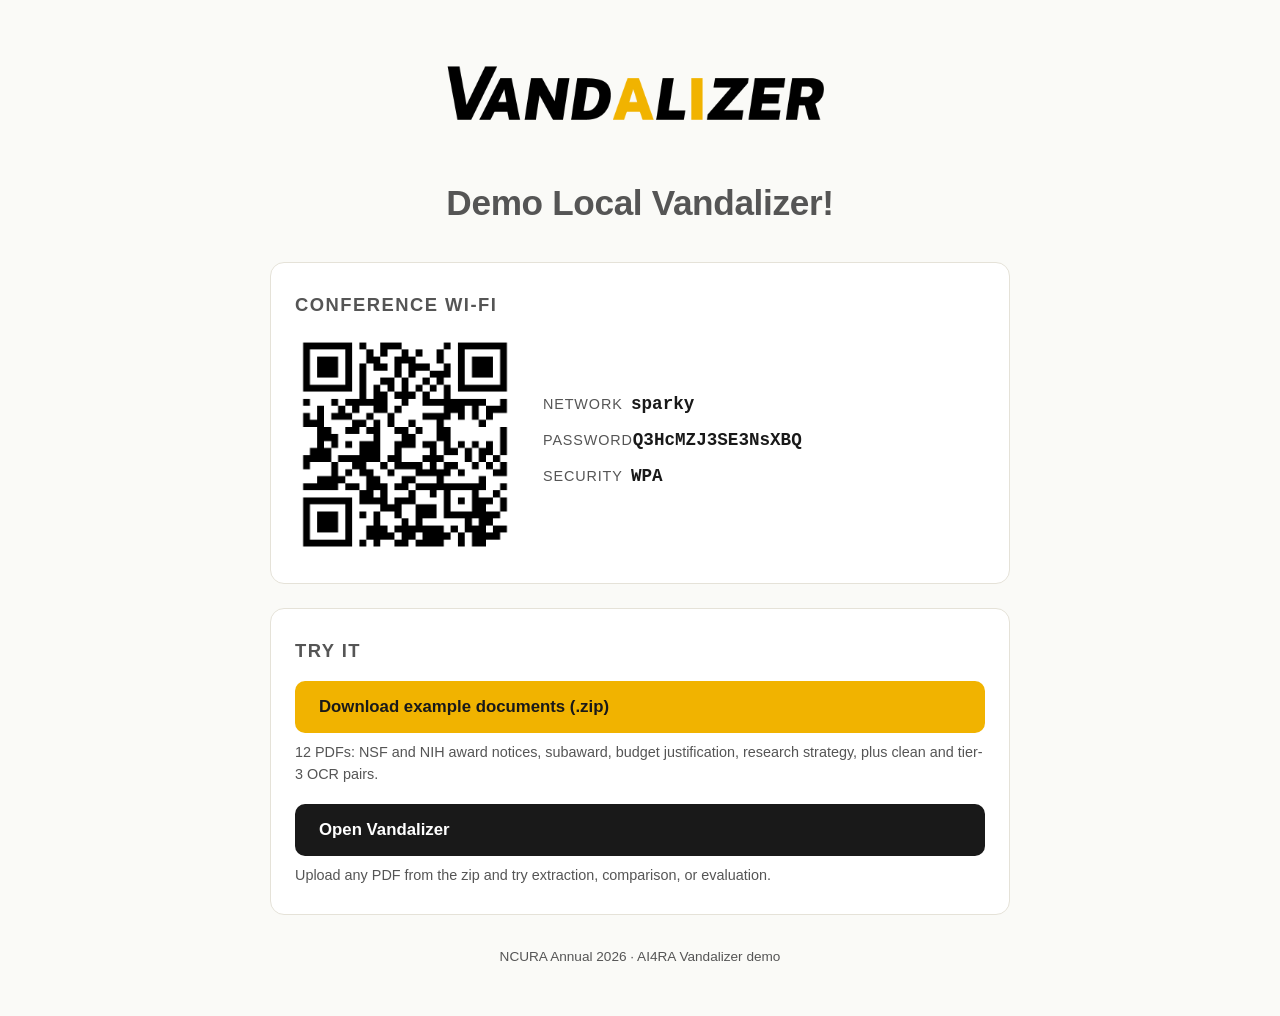
==== docs/index.html @ 7f7a02dd "Initial commit: NCURA Annual 2026 demo materials Adds SPEC.md, demo docs site, and workshop document" ====
<!DOCTYPE html>
<html lang="en">
  <head>
    <meta charset="UTF-8" />
    <meta name="viewport" content="width=device-width, initial-scale=1.0" />
    <meta name="theme-color" content="#f1b300" />
    <title>Demo Local Vandalizer! | NCURA Annual 2026</title>
    <meta name="description" content="Wi-Fi credentials and example documents for the Vandalizer demo at NCURA Annual 2026." />
    <style>
      :root {
        --ink: #191919;
        --muted: #555;
        --bg: #fafaf7;
        --panel: #ffffff;
        --accent: #f1b300;
        --border: #e5e2d8;
      }
      * { box-sizing: border-box; }
      html, body { margin: 0; padding: 0; }
      body {
        font-family: -apple-system, BlinkMacSystemFont, "Segoe UI", Roboto, "Helvetica Neue", Arial, sans-serif;
        background: var(--bg);
        color: var(--ink);
        line-height: 1.5;
        min-height: 100vh;
      }
      main {
        max-width: 780px;
        margin: 0 auto;
        padding: 2.5rem 1.25rem 3rem;
      }
      .brand {
        text-align: center;
        margin: 0 0 1.25rem;
      }
      .brand img {
        width: min(440px, 80%);
        height: auto;
        display: inline-block;
      }
      h1 {
        font-size: clamp(1.5rem, 4vw, 2.2rem);
        margin: 0 0 2rem;
        text-align: center;
        letter-spacing: -0.01em;
        color: var(--muted);
        font-weight: 600;
      }
      section {
        background: var(--panel);
        border: 1px solid var(--border);
        border-radius: 14px;
        padding: 1.75rem 1.5rem;
        margin-bottom: 1.5rem;
      }
      h2 {
        margin: 0 0 1rem;
        font-size: 1.15rem;
        text-transform: uppercase;
        letter-spacing: 0.08em;
        color: var(--muted);
      }
      .wifi-row {
        display: flex;
        gap: 1.75rem;
        align-items: center;
        flex-wrap: wrap;
      }
      .wifi-qr {
        flex: 0 0 220px;
      }
      .wifi-qr img {
        width: 220px;
        max-width: 100%;
        border-radius: 10px;
        display: block;
      }
      .wifi-creds {
        flex: 1 1 240px;
      }
      .cred-line {
        margin: 0 0 0.6rem;
        font-size: 1.05rem;
      }
      .cred-label {
        display: inline-block;
        min-width: 5.5rem;
        color: var(--muted);
        font-size: 0.9rem;
        text-transform: uppercase;
        letter-spacing: 0.06em;
      }
      .cred-value {
        font-family: "SF Mono", ui-monospace, Menlo, Consolas, monospace;
        font-size: 1.1rem;
        font-weight: 600;
        word-break: break-all;
      }
      .cta {
        display: inline-block;
        background: var(--accent);
        color: var(--ink);
        text-decoration: none;
        font-weight: 700;
        padding: 0.85rem 1.5rem;
        border-radius: 10px;
        font-size: 1.05rem;
        transition: transform 0.1s ease, box-shadow 0.1s ease;
      }
      .cta:hover, .cta:focus-visible {
        transform: translateY(-1px);
        box-shadow: 0 6px 18px rgba(241, 179, 0, 0.35);
      }
      .cta.secondary {
        background: var(--ink);
        color: #fff;
      }
      .cta.secondary:hover, .cta.secondary:focus-visible {
        box-shadow: 0 6px 18px rgba(25, 25, 25, 0.25);
      }
      .cta-block {
        display: flex;
        flex-direction: column;
        gap: 0.55rem;
      }
      .cta-note {
        color: var(--muted);
        font-size: 0.9rem;
        margin: 0;
      }
      footer {
        text-align: center;
        color: var(--muted);
        font-size: 0.85rem;
        margin-top: 2rem;
      }
    </style>
  </head>
  <body>
    <main>
      <div class="brand">
        <img src="img/vandalizer.png" alt="Vandalizer" />
      </div>
      <h1>Demo Local Vandalizer!</h1>

      <section aria-labelledby="wifi-heading">
        <h2 id="wifi-heading">Conference Wi-Fi</h2>
        <div class="wifi-row">
          <div class="wifi-qr">
            <img src="sparky_wifi.png" alt="Scan to join the sparky Wi-Fi network" />
          </div>
          <div class="wifi-creds">
            <p class="cred-line"><span class="cred-label">Network</span><span class="cred-value">sparky</span></p>
            <p class="cred-line"><span class="cred-label">Password</span><span class="cred-value">Q3HcMZJ3SE3NsXBQ</span></p>
            <p class="cred-line"><span class="cred-label">Security</span><span class="cred-value">WPA</span></p>
          </div>
        </div>
      </section>

      <section aria-labelledby="try-heading">
        <h2 id="try-heading">Try it</h2>
        <div class="cta-block">
          <a class="cta" href="vandalizer-demo-docs.zip" download>Download example documents (.zip)</a>
          <p class="cta-note">12 PDFs: NSF and NIH award notices, subaward, budget justification, research strategy, plus clean and tier-3 OCR pairs.</p>
          <a class="cta secondary" href="https://vandalizer.uidaho.edu" target="_blank" rel="noopener" style="margin-top:0.6rem;">Open Vandalizer</a>
          <p class="cta-note">Upload any PDF from the zip and try extraction, comparison, or evaluation.</p>
        </div>
      </section>

      <footer>NCURA Annual 2026 &middot; AI4RA Vandalizer demo</footer>
    </main>
  </body>
</html>
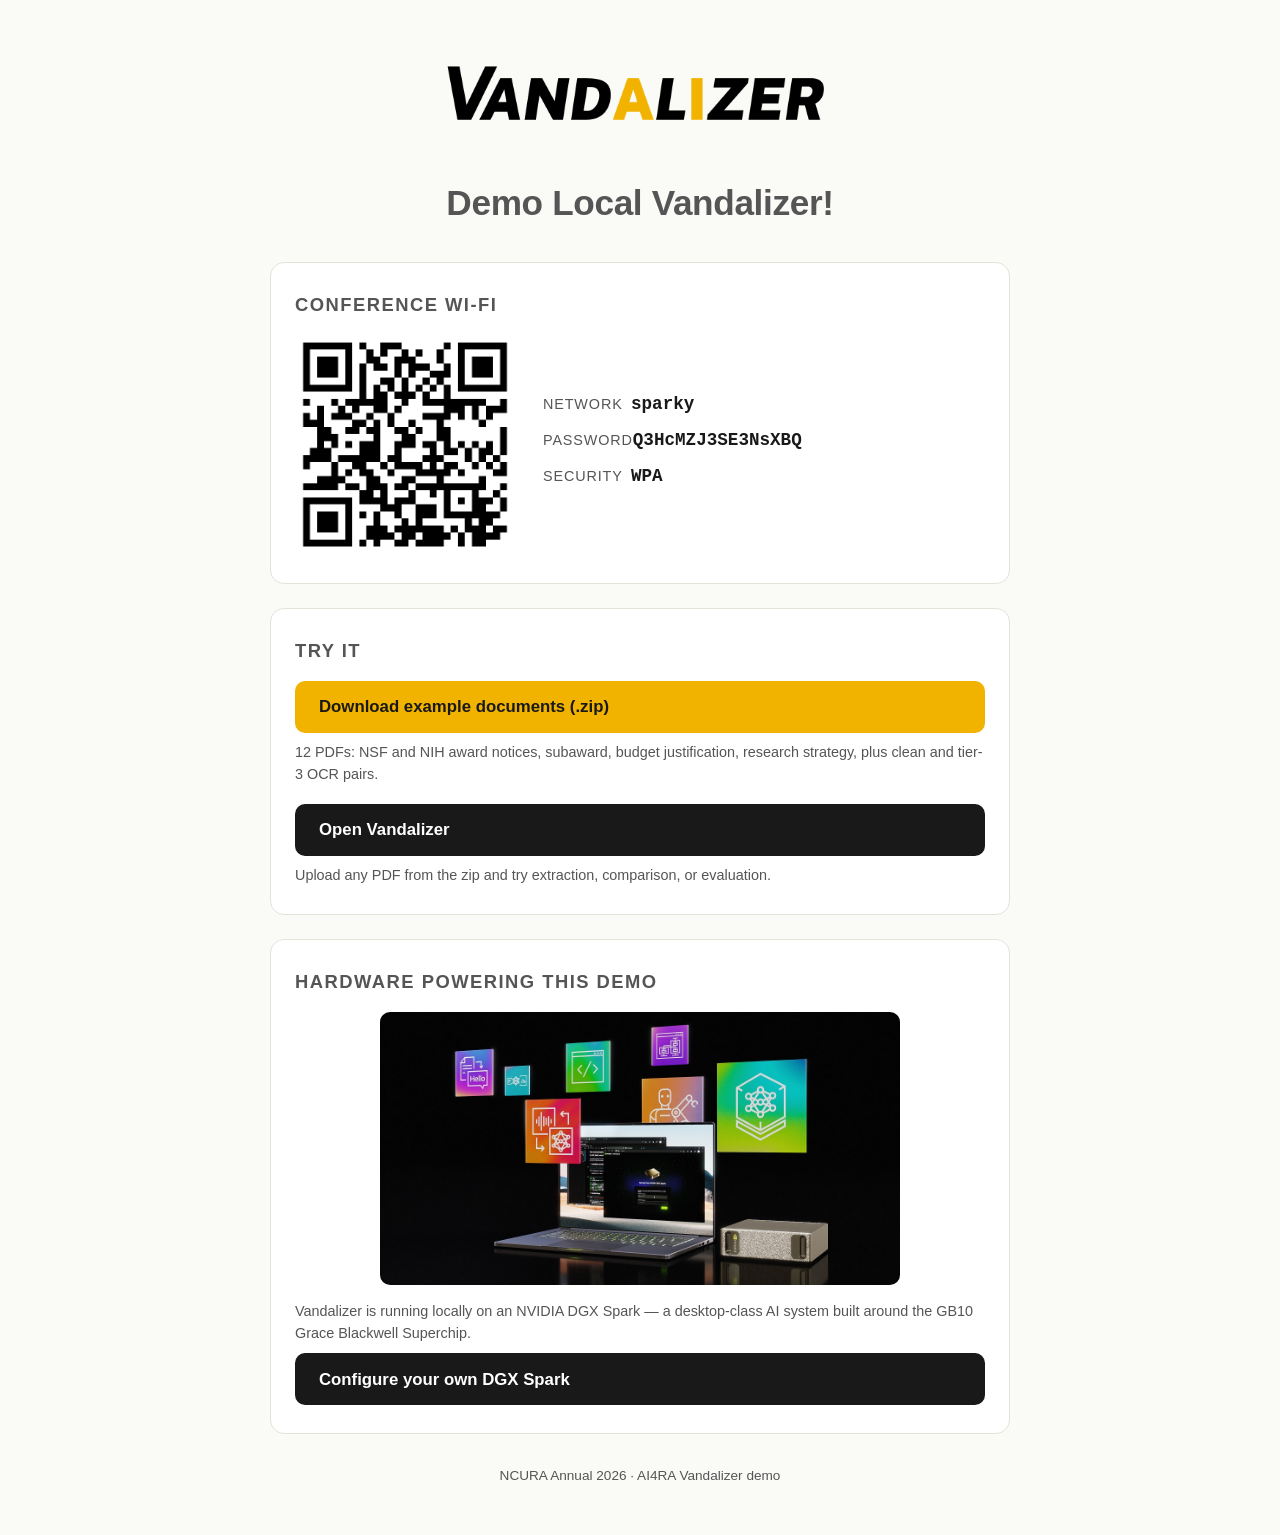
==== commit ec1fccaf: "Add DGX Spark hardware section with mindrouter.ai link Adds a "Hardware powering this demo" section " ====
--- a/docs/index.html
+++ b/docs/index.html
@@ -128,6 +128,15 @@
         font-size: 0.9rem;
         margin: 0;
       }
+      .hw-image {
+        display: block;
+        width: 100%;
+        max-width: 520px;
+        height: auto;
+        margin: 0 auto 1rem;
+        border-radius: 10px;
+        background: #000;
+      }
       footer {
         text-align: center;
         color: var(--muted);
@@ -167,6 +176,15 @@
         </div>
       </section>
 
+      <section aria-labelledby="hw-heading">
+        <h2 id="hw-heading">Hardware powering this demo</h2>
+        <img class="hw-image" src="img/dgx-spark.jpg" alt="NVIDIA DGX Spark desktop AI system" />
+        <div class="cta-block">
+          <p class="cta-note">Vandalizer is running locally on an NVIDIA DGX Spark &mdash; a desktop-class AI system built around the GB10 Grace Blackwell Superchip.</p>
+          <a class="cta secondary" href="https://mindrouter.ai/configurator.html" target="_blank" rel="noopener">Configure your own DGX Spark</a>
+        </div>
+      </section>
+
       <footer>NCURA Annual 2026 &middot; AI4RA Vandalizer demo</footer>
     </main>
   </body>
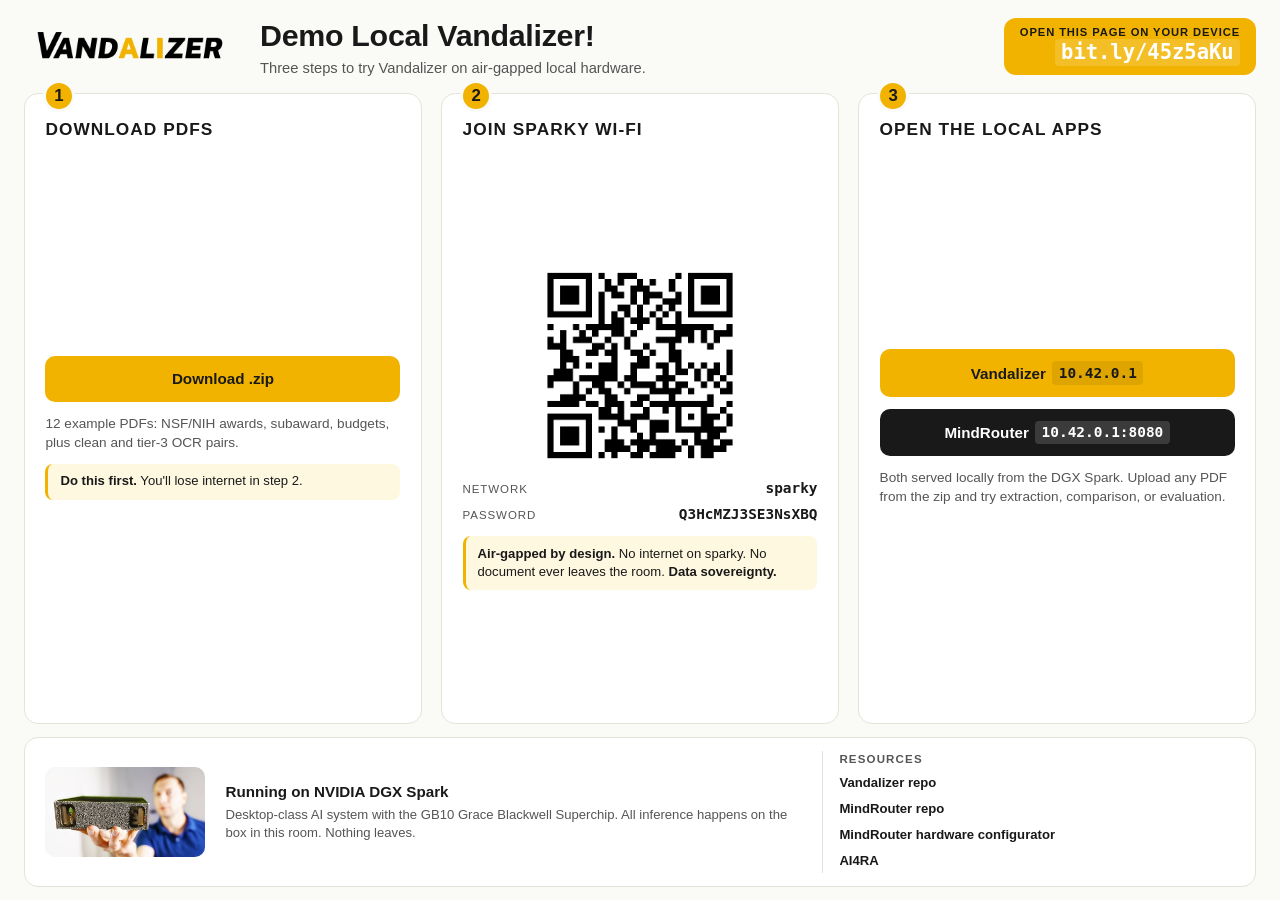
==== commit 833989e4: "Redesign demo page as single-slide layout Rework the page into a projected-slide layout: header with" ====
--- a/docs/index.html
+++ b/docs/index.html
@@ -21,171 +21,339 @@
         font-family: -apple-system, BlinkMacSystemFont, "Segoe UI", Roboto, "Helvetica Neue", Arial, sans-serif;
         background: var(--bg);
         color: var(--ink);
-        line-height: 1.5;
+        line-height: 1.4;
         min-height: 100vh;
       }
       main {
-        max-width: 780px;
+        max-width: 1320px;
         margin: 0 auto;
-        padding: 2.5rem 1.25rem 3rem;
-      }
-      .brand {
-        text-align: center;
-        margin: 0 0 1.25rem;
-      }
-      .brand img {
-        width: min(440px, 80%);
-        height: auto;
-        display: inline-block;
-      }
-      h1 {
-        font-size: clamp(1.5rem, 4vw, 2.2rem);
-        margin: 0 0 2rem;
-        text-align: center;
+        padding: clamp(0.75rem, 1.5vh, 1.5rem) clamp(0.75rem, 2vw, 1.5rem);
+        display: flex;
+        flex-direction: column;
+        gap: clamp(0.75rem, 1.5vh, 1.15rem);
+        min-height: 100vh;
+      }
+      header.deck-header {
+        display: grid;
+        grid-template-columns: auto 1fr auto;
+        align-items: center;
+        gap: 1.25rem;
+      }
+      header.deck-header img.logo {
+        height: clamp(48px, 6vh, 72px);
+        width: auto;
+      }
+      header.deck-header .title-block {
+        display: flex;
+        flex-direction: column;
+      }
+      header.deck-header h1 {
+        margin: 0;
+        font-size: clamp(1.4rem, 2.8vw, 1.9rem);
+        color: var(--ink);
+        font-weight: 700;
         letter-spacing: -0.01em;
-        color: var(--muted);
-        font-weight: 600;
-      }
-      section {
+      }
+      header.deck-header .subtitle {
+        margin: 0.15rem 0 0;
+        color: var(--muted);
+        font-size: clamp(0.9rem, 1.15vw, 1rem);
+      }
+      .start-here {
+        background: var(--accent);
+        color: var(--ink);
+        padding: 0.55rem 1rem;
+        border-radius: 12px;
+        display: flex;
+        flex-direction: column;
+        align-items: flex-end;
+        line-height: 1.15;
+      }
+      .start-here .label {
+        font-size: 0.7rem;
+        text-transform: uppercase;
+        letter-spacing: 0.08em;
+        font-weight: 700;
+      }
+      .start-here .url {
+        font-family: "SF Mono", ui-monospace, Menlo, Consolas, monospace;
+        font-size: clamp(1.05rem, 1.6vw, 1.4rem);
+        font-weight: 800;
+      }
+      @media (max-width: 900px) {
+        header.deck-header {
+          grid-template-columns: 1fr;
+          text-align: center;
+          justify-items: center;
+        }
+        .start-here { align-items: center; }
+      }
+      .steps-grid {
+        display: grid;
+        grid-template-columns: repeat(3, 1fr);
+        gap: clamp(0.75rem, 1.5vw, 1.25rem);
+        flex: 1;
+        min-height: 0;
+      }
+      .step {
         background: var(--panel);
         border: 1px solid var(--border);
         border-radius: 14px;
-        padding: 1.75rem 1.5rem;
-        margin-bottom: 1.5rem;
-      }
-      h2 {
-        margin: 0 0 1rem;
-        font-size: 1.15rem;
-        text-transform: uppercase;
-        letter-spacing: 0.08em;
-        color: var(--muted);
-      }
-      .wifi-row {
-        display: flex;
-        gap: 1.75rem;
+        padding: clamp(1rem, 1.6vw, 1.4rem);
+        display: flex;
+        flex-direction: column;
+        gap: 0.75rem;
+        position: relative;
+      }
+      .step-num {
+        position: absolute;
+        top: -14px;
+        left: 18px;
+        width: 32px;
+        height: 32px;
+        border-radius: 50%;
+        background: var(--accent);
+        color: var(--ink);
+        font-weight: 800;
+        font-size: 1.05rem;
+        display: flex;
         align-items: center;
-        flex-wrap: wrap;
-      }
-      .wifi-qr {
-        flex: 0 0 220px;
-      }
-      .wifi-qr img {
-        width: 220px;
-        max-width: 100%;
-        border-radius: 10px;
-        display: block;
-      }
-      .wifi-creds {
-        flex: 1 1 240px;
-      }
-      .cred-line {
-        margin: 0 0 0.6rem;
-        font-size: 1.05rem;
-      }
-      .cred-label {
-        display: inline-block;
-        min-width: 5.5rem;
-        color: var(--muted);
-        font-size: 0.9rem;
+        justify-content: center;
+        border: 3px solid var(--bg);
+      }
+      .step h2 {
+        margin: 0.2rem 0 0;
+        font-size: clamp(1rem, 1.35vw, 1.2rem);
         text-transform: uppercase;
         letter-spacing: 0.06em;
-      }
-      .cred-value {
-        font-family: "SF Mono", ui-monospace, Menlo, Consolas, monospace;
-        font-size: 1.1rem;
-        font-weight: 600;
-        word-break: break-all;
+        color: var(--ink);
+        font-weight: 700;
+      }
+      .step-note {
+        margin: 0;
+        color: var(--muted);
+        font-size: clamp(0.85rem, 1vw, 0.95rem);
+        line-height: 1.4;
+      }
+      .step-body {
+        flex: 1;
+        display: flex;
+        flex-direction: column;
+        justify-content: center;
+        gap: 0.75rem;
       }
       .cta {
-        display: inline-block;
+        display: inline-flex;
+        align-items: center;
+        justify-content: center;
+        gap: 0.4rem;
+        align-self: stretch;
         background: var(--accent);
         color: var(--ink);
         text-decoration: none;
         font-weight: 700;
-        padding: 0.85rem 1.5rem;
+        padding: 0.75rem 1rem;
         border-radius: 10px;
-        font-size: 1.05rem;
+        font-size: clamp(0.95rem, 1.15vw, 1.1rem);
         transition: transform 0.1s ease, box-shadow 0.1s ease;
+        text-align: center;
       }
       .cta:hover, .cta:focus-visible {
         transform: translateY(-1px);
-        box-shadow: 0 6px 18px rgba(241, 179, 0, 0.35);
+        box-shadow: 0 6px 16px rgba(241, 179, 0, 0.35);
       }
       .cta.secondary {
         background: var(--ink);
         color: #fff;
       }
       .cta.secondary:hover, .cta.secondary:focus-visible {
-        box-shadow: 0 6px 18px rgba(25, 25, 25, 0.25);
-      }
-      .cta-block {
-        display: flex;
-        flex-direction: column;
-        gap: 0.55rem;
-      }
-      .cta-note {
-        color: var(--muted);
-        font-size: 0.9rem;
-        margin: 0;
-      }
-      .hw-image {
+        box-shadow: 0 6px 16px rgba(25, 25, 25, 0.25);
+      }
+      .wifi-qr {
+        width: 100%;
+        max-width: 200px;
+        height: auto;
+        border-radius: 10px;
         display: block;
+        margin: 0 auto;
+      }
+      .wifi-creds {
+        display: flex;
+        flex-direction: column;
+        gap: 0.35rem;
+      }
+      .cred-line {
+        margin: 0;
+        display: flex;
+        justify-content: space-between;
+        align-items: baseline;
+        gap: 0.75rem;
+      }
+      .cred-label {
+        color: var(--muted);
+        font-size: 0.72rem;
+        text-transform: uppercase;
+        letter-spacing: 0.08em;
+      }
+      .cred-value {
+        font-family: "SF Mono", ui-monospace, Menlo, Consolas, monospace;
+        font-size: clamp(0.9rem, 1.1vw, 1.05rem);
+        font-weight: 700;
+        word-break: break-all;
+        text-align: right;
+      }
+      .callout {
+        border-left: 3px solid var(--accent);
+        background: #fff8e1;
+        padding: 0.55rem 0.75rem;
+        border-radius: 8px;
+        margin: 0;
+        color: var(--ink);
+        font-size: clamp(0.82rem, 0.95vw, 0.9rem);
+        line-height: 1.4;
+      }
+      .url {
+        font-family: "SF Mono", ui-monospace, Menlo, Consolas, monospace;
+        background: rgba(255,255,255,0.15);
+        color: #fff;
+        padding: 0.1rem 0.4rem;
+        border-radius: 4px;
+        font-size: 0.95em;
+      }
+      .hw {
+        background: var(--panel);
+        border: 1px solid var(--border);
+        border-radius: 14px;
+        display: grid;
+        grid-template-columns: clamp(110px, 14vw, 160px) 1.4fr 1fr;
+        gap: 1.25rem;
+        align-items: center;
+        padding: clamp(0.65rem, 1vw, 0.9rem) clamp(0.9rem, 1.6vw, 1.35rem);
+      }
+      .resources {
+        display: flex;
+        flex-direction: column;
+        gap: 0.2rem;
+        border-left: 1px solid var(--border);
+        padding-left: 1rem;
+      }
+      .resources h4 {
+        margin: 0 0 0.15rem;
+        font-size: 0.72rem;
+        text-transform: uppercase;
+        letter-spacing: 0.1em;
+        color: var(--muted);
+        font-weight: 700;
+      }
+      .resources a {
+        color: var(--ink);
+        text-decoration: none;
+        font-size: clamp(0.82rem, 0.95vw, 0.92rem);
+        font-weight: 600;
+        padding: 0.1rem 0;
+        border-bottom: 1px dotted transparent;
+      }
+      .resources a:hover, .resources a:focus-visible {
+        border-bottom-color: var(--accent);
+      }
+      .hw img {
         width: 100%;
-        max-width: 520px;
         height: auto;
-        margin: 0 auto 1rem;
         border-radius: 10px;
-        background: #000;
-      }
-      footer {
-        text-align: center;
-        color: var(--muted);
-        font-size: 0.85rem;
-        margin-top: 2rem;
+        display: block;
+      }
+      .hw-body {
+        display: flex;
+        flex-direction: column;
+        gap: 0.2rem;
+      }
+      .hw-body h3 {
+        margin: 0;
+        font-size: clamp(0.95rem, 1.15vw, 1.1rem);
+        font-weight: 700;
+      }
+      .hw-body p {
+        margin: 0;
+        font-size: clamp(0.82rem, 0.95vw, 0.9rem);
+        color: var(--muted);
+        line-height: 1.4;
+      }
+      .hw .cta {
+        align-self: center;
+        white-space: nowrap;
+      }
+      @media (max-width: 900px) {
+        .steps-grid { grid-template-columns: 1fr; }
+        .hw { grid-template-columns: 1fr; text-align: center; }
+        .hw img { max-width: 200px; margin: 0 auto; }
+        .hw-body { align-items: center; }
+        .resources { border-left: 0; padding-left: 0; align-items: center; }
       }
     </style>
   </head>
   <body>
     <main>
-      <div class="brand">
-        <img src="img/vandalizer.png" alt="Vandalizer" />
+      <header class="deck-header">
+        <img class="logo" src="img/vandalizer.png" alt="Vandalizer" />
+        <div class="title-block">
+          <h1>Demo Local Vandalizer!</h1>
+          <p class="subtitle">Three steps to try Vandalizer on air-gapped local hardware.</p>
+        </div>
+        <div class="start-here">
+          <span class="label">Open this page on your device</span>
+          <span class="url">bit.ly/45z5aKu</span>
+        </div>
+      </header>
+
+      <div class="steps-grid">
+        <section class="step" aria-labelledby="step1-heading">
+          <div class="step-num">1</div>
+          <h2 id="step1-heading">Download PDFs</h2>
+          <div class="step-body">
+            <a class="cta" href="vandalizer-demo-docs.zip" download>Download .zip</a>
+            <p class="step-note">12 example PDFs: NSF/NIH awards, subaward, budgets, plus clean and tier-3 OCR pairs.</p>
+            <p class="callout"><strong>Do this first.</strong> You'll lose internet in step 2.</p>
+          </div>
+        </section>
+
+        <section class="step" aria-labelledby="step2-heading">
+          <div class="step-num">2</div>
+          <h2 id="step2-heading">Join sparky Wi-Fi</h2>
+          <div class="step-body">
+            <img class="wifi-qr" src="sparky_wifi.png" alt="Scan to join the sparky Wi-Fi network" />
+            <div class="wifi-creds">
+              <p class="cred-line"><span class="cred-label">Network</span><span class="cred-value">sparky</span></p>
+              <p class="cred-line"><span class="cred-label">Password</span><span class="cred-value">Q3HcMZJ3SE3NsXBQ</span></p>
+            </div>
+            <p class="callout"><strong>Air-gapped by design.</strong> No internet on sparky. No document ever leaves the room. <strong>Data sovereignty.</strong></p>
+          </div>
+        </section>
+
+        <section class="step" aria-labelledby="step3-heading">
+          <div class="step-num">3</div>
+          <h2 id="step3-heading">Open the local apps</h2>
+          <div class="step-body">
+            <a class="cta" href="http://10.42.0.1" target="_blank" rel="noopener">Vandalizer <span class="url" style="background:rgba(0,0,0,0.08);color:var(--ink);">10.42.0.1</span></a>
+            <a class="cta secondary" href="http://10.42.0.1:8080" target="_blank" rel="noopener">MindRouter <span class="url">10.42.0.1:8080</span></a>
+            <p class="step-note">Both served locally from the DGX Spark. Upload any PDF from the zip and try extraction, comparison, or evaluation.</p>
+          </div>
+        </section>
       </div>
-      <h1>Demo Local Vandalizer!</h1>
 
-      <section aria-labelledby="wifi-heading">
-        <h2 id="wifi-heading">Conference Wi-Fi</h2>
-        <div class="wifi-row">
-          <div class="wifi-qr">
-            <img src="sparky_wifi.png" alt="Scan to join the sparky Wi-Fi network" />
-          </div>
-          <div class="wifi-creds">
-            <p class="cred-line"><span class="cred-label">Network</span><span class="cred-value">sparky</span></p>
-            <p class="cred-line"><span class="cred-label">Password</span><span class="cred-value">Q3HcMZJ3SE3NsXBQ</span></p>
-            <p class="cred-line"><span class="cred-label">Security</span><span class="cred-value">WPA</span></p>
-          </div>
+      <section class="hw" aria-labelledby="hw-heading">
+        <img src="img/dgx-spark.jpg" alt="NVIDIA DGX Spark" />
+        <div class="hw-body">
+          <h3 id="hw-heading">Running on NVIDIA DGX Spark</h3>
+          <p>Desktop-class AI system with the GB10 Grace Blackwell Superchip. All inference happens on the box in this room. Nothing leaves.</p>
         </div>
+        <nav class="resources" aria-label="Resources">
+          <h4>Resources</h4>
+          <a href="https://github.com/ui-insight/vandalizer" target="_blank" rel="noopener">Vandalizer repo</a>
+          <a href="https://github.com/ui-insight/MindRouter" target="_blank" rel="noopener">MindRouter repo</a>
+          <a href="https://mindrouter.ai/configurator.html" target="_blank" rel="noopener">MindRouter hardware configurator</a>
+          <a href="https://ai4ra.uidaho.edu" target="_blank" rel="noopener">AI4RA</a>
+        </nav>
       </section>
-
-      <section aria-labelledby="try-heading">
-        <h2 id="try-heading">Try it</h2>
-        <div class="cta-block">
-          <a class="cta" href="vandalizer-demo-docs.zip" download>Download example documents (.zip)</a>
-          <p class="cta-note">12 PDFs: NSF and NIH award notices, subaward, budget justification, research strategy, plus clean and tier-3 OCR pairs.</p>
-          <a class="cta secondary" href="https://vandalizer.uidaho.edu" target="_blank" rel="noopener" style="margin-top:0.6rem;">Open Vandalizer</a>
-          <p class="cta-note">Upload any PDF from the zip and try extraction, comparison, or evaluation.</p>
-        </div>
-      </section>
-
-      <section aria-labelledby="hw-heading">
-        <h2 id="hw-heading">Hardware powering this demo</h2>
-        <img class="hw-image" src="img/dgx-spark.jpg" alt="NVIDIA DGX Spark desktop AI system" />
-        <div class="cta-block">
-          <p class="cta-note">Vandalizer is running locally on an NVIDIA DGX Spark &mdash; a desktop-class AI system built around the GB10 Grace Blackwell Superchip.</p>
-          <a class="cta secondary" href="https://mindrouter.ai/configurator.html" target="_blank" rel="noopener">Configure your own DGX Spark</a>
-        </div>
-      </section>
-
-      <footer>NCURA Annual 2026 &middot; AI4RA Vandalizer demo</footer>
     </main>
   </body>
 </html>
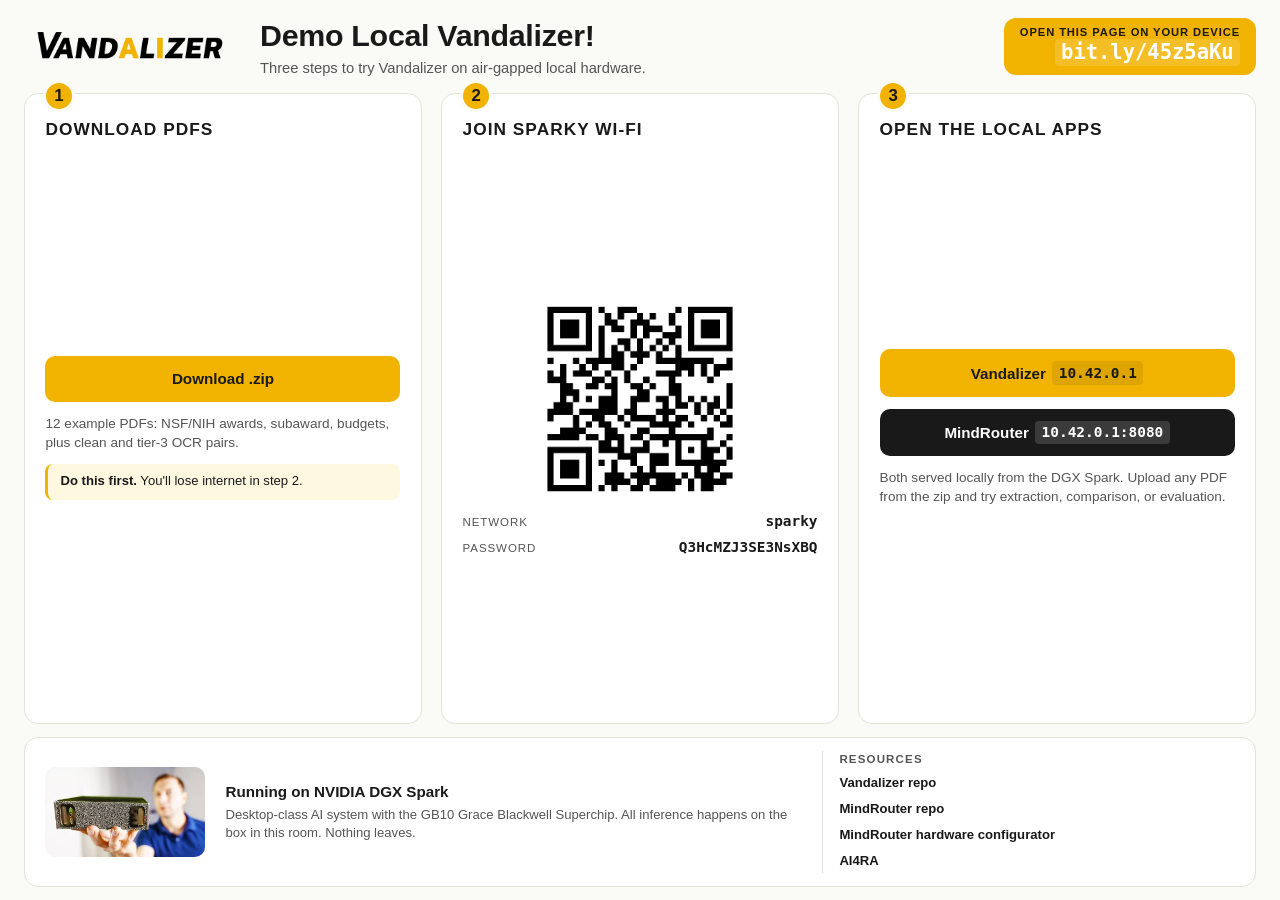
==== commit f06620f1: "Remove air-gap callout from step 2 Drops the "Air-gapped by design" callout under the sparky Wi-Fi c" ====
--- a/docs/index.html
+++ b/docs/index.html
@@ -325,7 +325,6 @@
               <p class="cred-line"><span class="cred-label">Network</span><span class="cred-value">sparky</span></p>
               <p class="cred-line"><span class="cred-label">Password</span><span class="cred-value">Q3HcMZJ3SE3NsXBQ</span></p>
             </div>
-            <p class="callout"><strong>Air-gapped by design.</strong> No internet on sparky. No document ever leaves the room. <strong>Data sovereignty.</strong></p>
           </div>
         </section>
 
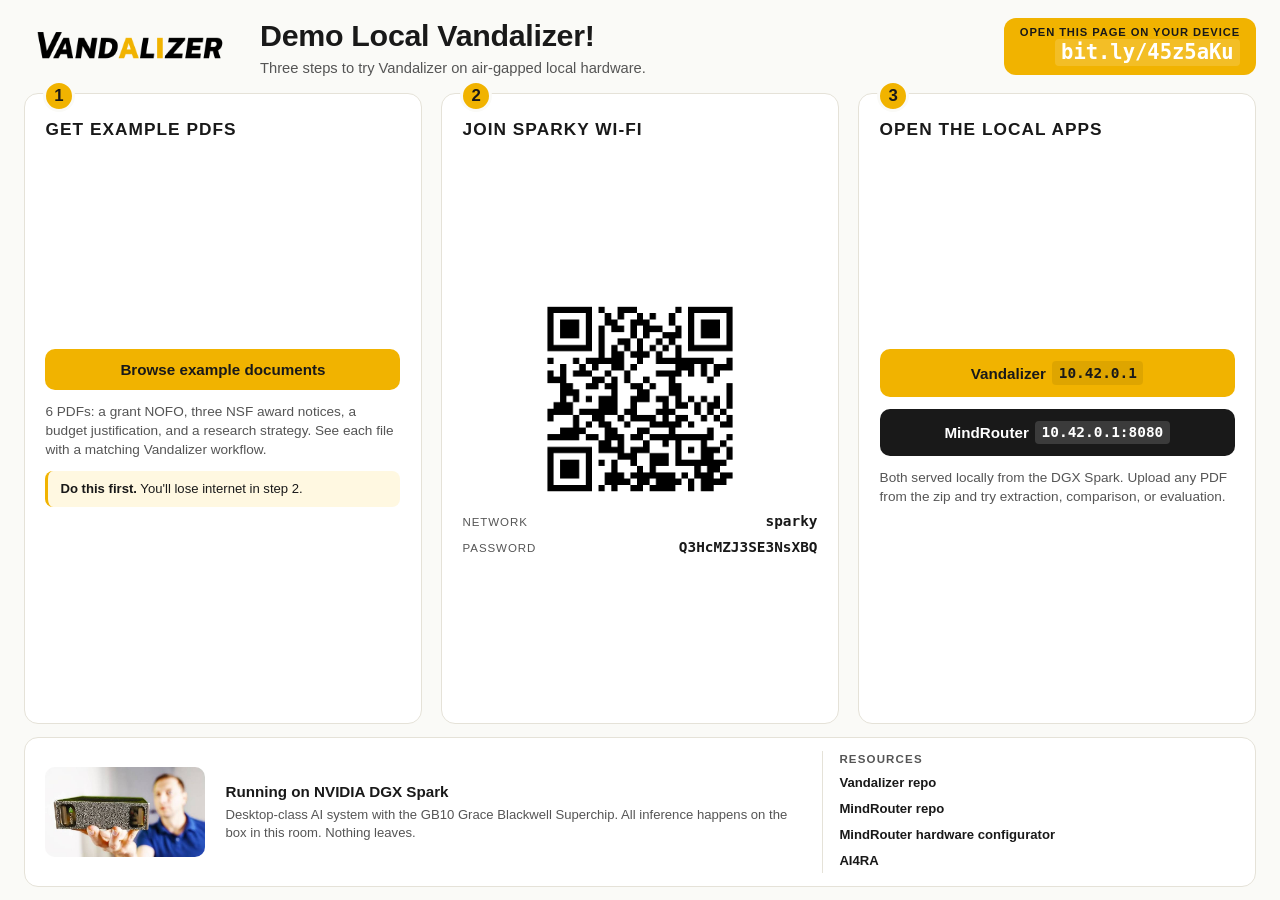
==== commit bf00fcd9: "Add per-file modal, drop OCR, add example PDFs Replace the download button with a modal that lists e" ====
--- a/docs/index.html
+++ b/docs/index.html
@@ -220,6 +220,133 @@
         border-radius: 4px;
         font-size: 0.95em;
       }
+      button.cta {
+        font-family: inherit;
+        border: 0;
+        cursor: pointer;
+      }
+      dialog.docs-modal {
+        border: 0;
+        border-radius: 16px;
+        padding: 0;
+        max-width: min(760px, 92vw);
+        width: 100%;
+        max-height: 88vh;
+        background: var(--panel);
+        color: var(--ink);
+        box-shadow: 0 20px 60px rgba(0, 0, 0, 0.35);
+        overflow: hidden;
+      }
+      dialog.docs-modal::backdrop {
+        background: rgba(0, 0, 0, 0.55);
+      }
+      .modal-inner {
+        display: flex;
+        flex-direction: column;
+        max-height: 88vh;
+      }
+      .modal-header {
+        display: flex;
+        align-items: flex-start;
+        justify-content: space-between;
+        padding: 1rem 1.25rem;
+        border-bottom: 1px solid var(--border);
+        gap: 1rem;
+      }
+      .modal-header h3 { margin: 0; font-size: 1.15rem; }
+      .modal-header .sub { margin: 0.15rem 0 0; font-size: 0.85rem; color: var(--muted); }
+      .modal-close {
+        background: transparent;
+        border: 0;
+        font-size: 1.6rem;
+        line-height: 1;
+        cursor: pointer;
+        color: var(--muted);
+        padding: 0.15rem 0.5rem;
+        border-radius: 6px;
+      }
+      .modal-close:hover, .modal-close:focus-visible {
+        background: #f2efe4;
+        color: var(--ink);
+      }
+      .modal-list {
+        overflow-y: auto;
+        padding: 0.25rem 1.25rem;
+      }
+      .doc-item {
+        padding: 0.9rem 0;
+        border-bottom: 1px solid var(--border);
+        display: grid;
+        grid-template-columns: 1fr auto;
+        gap: 0.35rem 1rem;
+        align-items: start;
+      }
+      .doc-item:last-child { border-bottom: 0; }
+      .doc-title h4 { margin: 0; font-size: 1rem; }
+      .doc-file {
+        display: block;
+        margin-top: 0.15rem;
+        color: var(--muted);
+        font-size: 0.78rem;
+        font-family: "SF Mono", ui-monospace, Menlo, Consolas, monospace;
+      }
+      .doc-what {
+        grid-column: 1 / -1;
+        margin: 0.2rem 0 0;
+        font-size: 0.9rem;
+        color: var(--ink);
+        line-height: 1.4;
+      }
+      .doc-workflow {
+        grid-column: 1 / -1;
+        margin: 0.2rem 0 0;
+        font-size: 0.88rem;
+        color: var(--muted);
+        line-height: 1.45;
+      }
+      .doc-workflow strong { color: var(--ink); }
+      .pill {
+        display: inline-block;
+        background: var(--accent);
+        color: var(--ink);
+        font-weight: 700;
+        font-size: 0.7rem;
+        text-transform: uppercase;
+        letter-spacing: 0.06em;
+        padding: 0.12rem 0.5rem;
+        border-radius: 999px;
+        margin-right: 0.35rem;
+        vertical-align: 1px;
+      }
+      .doc-download {
+        align-self: start;
+        background: var(--ink);
+        color: #fff;
+        text-decoration: none;
+        font-weight: 600;
+        font-size: 0.85rem;
+        padding: 0.4rem 0.75rem;
+        border-radius: 8px;
+        white-space: nowrap;
+      }
+      .doc-download:hover, .doc-download:focus-visible {
+        box-shadow: 0 4px 12px rgba(25, 25, 25, 0.25);
+      }
+      .modal-footer {
+        padding: 0.85rem 1.25rem;
+        border-top: 1px solid var(--border);
+        display: flex;
+        justify-content: space-between;
+        gap: 0.75rem;
+        background: #faf7ec;
+        align-items: center;
+        flex-wrap: wrap;
+      }
+      .modal-footer .zip-note {
+        margin: 0;
+        font-size: 0.82rem;
+        color: var(--muted);
+      }
       .hw {
         background: var(--panel);
         border: 1px solid var(--border);
@@ -308,10 +435,10 @@
       <div class="steps-grid">
         <section class="step" aria-labelledby="step1-heading">
           <div class="step-num">1</div>
-          <h2 id="step1-heading">Download PDFs</h2>
+          <h2 id="step1-heading">Get example PDFs</h2>
           <div class="step-body">
-            <a class="cta" href="vandalizer-demo-docs.zip" download>Download .zip</a>
-            <p class="step-note">12 example PDFs: NSF/NIH awards, subaward, budgets, plus clean and tier-3 OCR pairs.</p>
+            <button class="cta" type="button" data-open-docs>Browse example documents</button>
+            <p class="step-note">6 PDFs: a grant NOFO, three NSF award notices, a budget justification, and a research strategy. See each file with a matching Vandalizer workflow.</p>
             <p class="callout"><strong>Do this first.</strong> You'll lose internet in step 2.</p>
           </div>
         </section>
@@ -353,6 +480,103 @@
           <a href="https://ai4ra.uidaho.edu" target="_blank" rel="noopener">AI4RA</a>
         </nav>
       </section>
+
+      <dialog id="docs-modal" class="docs-modal" aria-labelledby="docs-modal-title">
+        <div class="modal-inner">
+          <div class="modal-header">
+            <div>
+              <h3 id="docs-modal-title">Example documents</h3>
+              <p class="sub">Each PDF pairs with a workflow from Vandalizer's Library catalog.</p>
+            </div>
+            <button class="modal-close" type="button" aria-label="Close" data-close-docs>&times;</button>
+          </div>
+          <div class="modal-list">
+            <article class="doc-item">
+              <div class="doc-title">
+                <h4>NCOD Grant NOFO (FY 2026)</h4>
+                <span class="doc-file">NCOD_Grant_NOFO_2026.pdf &middot; 39 KB</span>
+              </div>
+              <a class="doc-download" href="documents/NCOD_Grant_NOFO_2026.pdf" download>Download</a>
+              <p class="doc-what">A synthetic Notice of Funding Opportunity from the "National Coalition of Donuts" for the Glazing the Future initiative. Includes program description, eligibility, review criteria, and application requirements.</p>
+              <p class="doc-workflow"><span class="pill">Pre-award</span> Try <strong>FOA Checklist (Pre-Award)</strong> or <strong>RFA (Working Complete Checklist)</strong> to pull evaluation criteria, dates, eligibility, and submission requirements into a single reference.</p>
+            </article>
+
+            <article class="doc-item">
+              <div class="doc-title">
+                <h4>NSF Award Notice: DEB-2412345</h4>
+                <span class="doc-file">nsf_award_notice_DEB-2412345.pdf &middot; 10 KB</span>
+              </div>
+              <a class="doc-download" href="documents/nsf_award_notice_DEB-2412345.pdf" download>Download</a>
+              <p class="doc-what">NSF Division of Environmental Biology continuing grant. $2.1M over four years. Includes recipient info, PI/co-PI, funding totals, and a full budget table.</p>
+              <p class="doc-workflow"><span class="pill">Post-award</span> Feed into <strong>Award Notice/Agreement Compliance Analysis</strong> for administrative and reporting requirements, or <strong>NOA Summary</strong> for a basic award &amp; financial summary.</p>
+            </article>
+
+            <article class="doc-item">
+              <div class="doc-title">
+                <h4>NSF Award Notice: EAR-2418901</h4>
+                <span class="doc-file">nsf_award_notice_EAR-2418901.pdf &middot; 10 KB</span>
+              </div>
+              <a class="doc-download" href="documents/nsf_award_notice_EAR-2418901.pdf" download>Download</a>
+              <p class="doc-what">NSF Earth Sciences continuing grant. $1.18M over four years. Single-PI project with a smaller budget than DEB but the same NSF award structure.</p>
+              <p class="doc-workflow"><span class="pill">Post-award</span> Same as the other NSF notices: <strong>Award Notice/Agreement Compliance Analysis</strong>, <strong>NOA Risk Analysis</strong>, or <strong>Prior Approval Requirements Tracking</strong>. Great for comparing outputs across three awards.</p>
+            </article>
+
+            <article class="doc-item">
+              <div class="doc-title">
+                <h4>NSF Award Notice: OPP-2345678</h4>
+                <span class="doc-file">nsf_award_notice_OPP-2345678.pdf &middot; 10 KB</span>
+              </div>
+              <a class="doc-download" href="documents/nsf_award_notice_OPP-2345678.pdf" download>Download</a>
+              <p class="doc-what">NSF Office of Polar Programs continuing grant. $1.65M over four years. Includes international travel and Other Personnel effort, useful for exercising personnel-heavy compliance checks.</p>
+              <p class="doc-workflow"><span class="pill">Post-award</span> Run <strong>Effort Reporting &amp; Time and Effort Compliance</strong> alongside <strong>Award Notice/Agreement Compliance Analysis</strong> to surface personnel and international-travel obligations.</p>
+            </article>
+
+            <article class="doc-item">
+              <div class="doc-title">
+                <h4>Budget Justification (FBU)</h4>
+                <span class="doc-file">fbu_budget_justification.pdf &middot; 28 KB</span>
+              </div>
+              <a class="doc-download" href="documents/fbu_budget_justification.pdf" download>Download</a>
+              <p class="doc-what">Three-year budget justification for a graduate student proposal (Frodo B. Underhill). Categories include personnel, fringe, travel, supplies, computing, tuition, and publication costs.</p>
+              <p class="doc-workflow"><span class="pill">Budget</span> The obvious pairing: <strong>Budget Analyzer</strong>. It pulls line items, checks arithmetic, and flags potentially disallowed costs.</p>
+            </article>
+
+            <article class="doc-item">
+              <div class="doc-title">
+                <h4>Research Strategy (FBU)</h4>
+                <span class="doc-file">fbu_research_strategy.pdf &middot; 5 KB</span>
+              </div>
+              <a class="doc-download" href="documents/fbu_research_strategy.pdf" download>Download</a>
+              <p class="doc-what">NIH-style research strategy narrative for the same applicant as the budget justification. Uses the Significance / Innovation / Approach / Aims structure.</p>
+              <p class="doc-workflow"><span class="pill">Pre-award</span> Pair with the NCOD NOFO and run <strong>Sponsor Compliance Checker</strong> to identify formatting violations, missing sections, and eligibility concerns.</p>
+            </article>
+          </div>
+          <div class="modal-footer">
+            <p class="zip-note">Or grab everything in one file.</p>
+            <a class="cta" href="vandalizer-demo-docs.zip" download>Download all as .zip</a>
+          </div>
+        </div>
+      </dialog>
     </main>
+    <script>
+      (function () {
+        const modal = document.getElementById('docs-modal');
+        if (!modal) return;
+        document.querySelectorAll('[data-open-docs]').forEach(function (btn) {
+          btn.addEventListener('click', function () {
+            if (typeof modal.showModal === 'function') modal.showModal();
+            else modal.setAttribute('open', '');
+          });
+        });
+        modal.querySelectorAll('[data-close-docs]').forEach(function (btn) {
+          btn.addEventListener('click', function () { modal.close(); });
+        });
+        modal.addEventListener('click', function (e) {
+          const rect = modal.getBoundingClientRect();
+          const inside = e.clientX >= rect.left && e.clientX <= rect.right && e.clientY >= rect.top && e.clientY <= rect.bottom;
+          if (!inside) modal.close();
+        });
+      })();
+    </script>
   </body>
 </html>
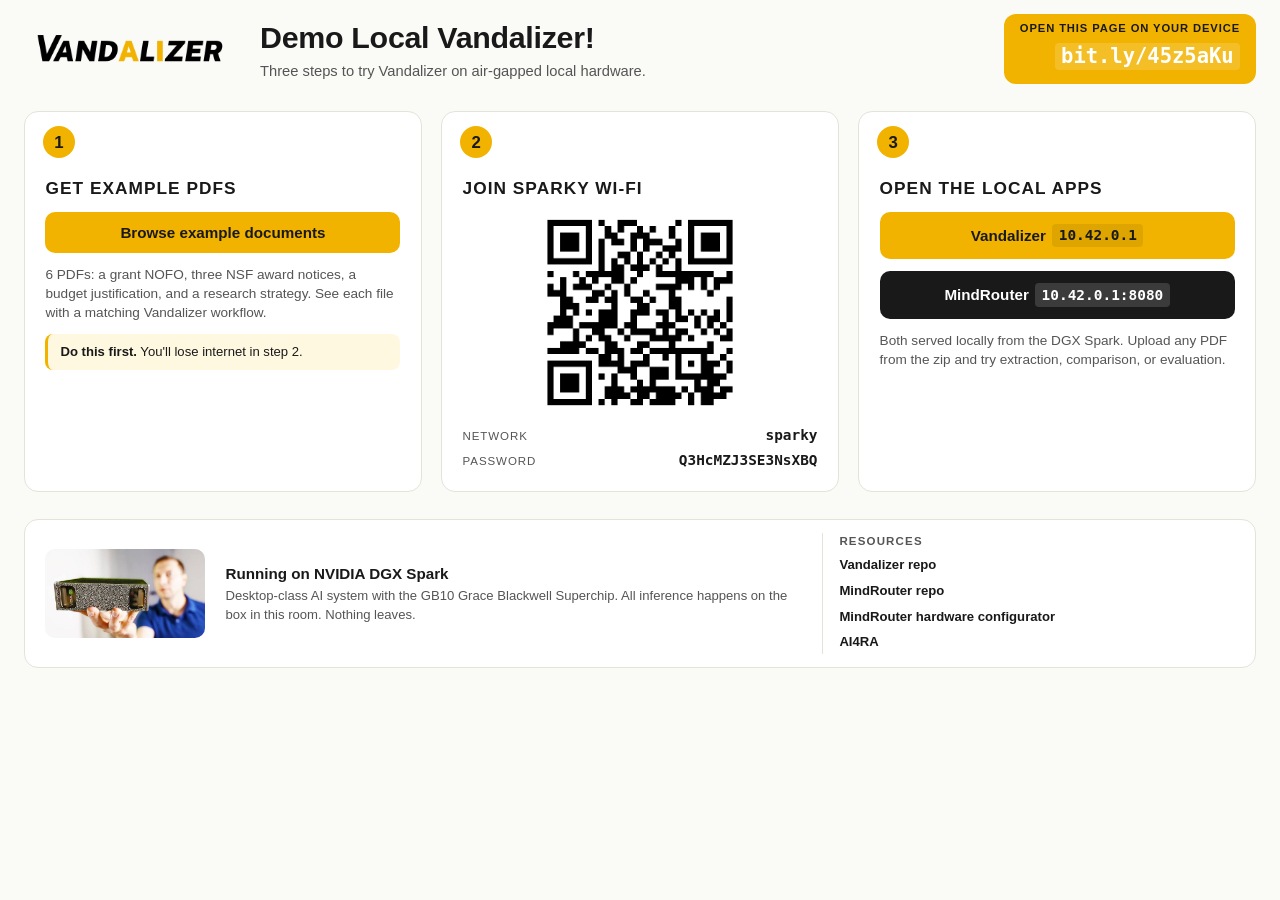
==== commit b443b1d6: "Tighten step-card spacing and header badge padding Move the step number badges inside each card, dro" ====
--- a/docs/index.html
+++ b/docs/index.html
@@ -62,7 +62,7 @@
       .start-here {
         background: var(--accent);
         color: var(--ink);
-        padding: 0.55rem 1rem;
+        padding: 0.55rem 1rem 0.9rem;
         border-radius: 12px;
         display: flex;
         flex-direction: column;
@@ -76,6 +76,7 @@
         font-weight: 700;
       }
       .start-here .url {
+        margin-top: 0.5rem;
         font-family: "SF Mono", ui-monospace, Menlo, Consolas, monospace;
         font-size: clamp(1.05rem, 1.6vw, 1.4rem);
         font-weight: 800;
@@ -92,14 +93,15 @@
         display: grid;
         grid-template-columns: repeat(3, 1fr);
         gap: clamp(0.75rem, 1.5vw, 1.25rem);
-        flex: 1;
-        min-height: 0;
+        align-items: stretch;
+        margin-top: clamp(0.5rem, 1.5vh, 1rem);
+        margin-bottom: clamp(0.5rem, 1.5vh, 1rem);
       }
       .step {
         background: var(--panel);
         border: 1px solid var(--border);
         border-radius: 14px;
-        padding: clamp(1rem, 1.6vw, 1.4rem);
+        padding: clamp(1.5rem, 2.2vw, 2rem) clamp(1rem, 1.6vw, 1.4rem) clamp(1rem, 1.6vw, 1.4rem);
         display: flex;
         flex-direction: column;
         gap: 0.75rem;
@@ -107,7 +109,7 @@
       }
       .step-num {
         position: absolute;
-        top: -14px;
+        top: 14px;
         left: 18px;
         width: 32px;
         height: 32px;
@@ -119,10 +121,9 @@
         display: flex;
         align-items: center;
         justify-content: center;
-        border: 3px solid var(--bg);
       }
       .step h2 {
-        margin: 0.2rem 0 0;
+        margin: 2.2rem 0 0;
         font-size: clamp(1rem, 1.35vw, 1.2rem);
         text-transform: uppercase;
         letter-spacing: 0.06em;
@@ -136,10 +137,8 @@
         line-height: 1.4;
       }
       .step-body {
-        flex: 1;
-        display: flex;
-        flex-direction: column;
-        justify-content: center;
+        display: flex;
+        flex-direction: column;
         gap: 0.75rem;
       }
       .cta {
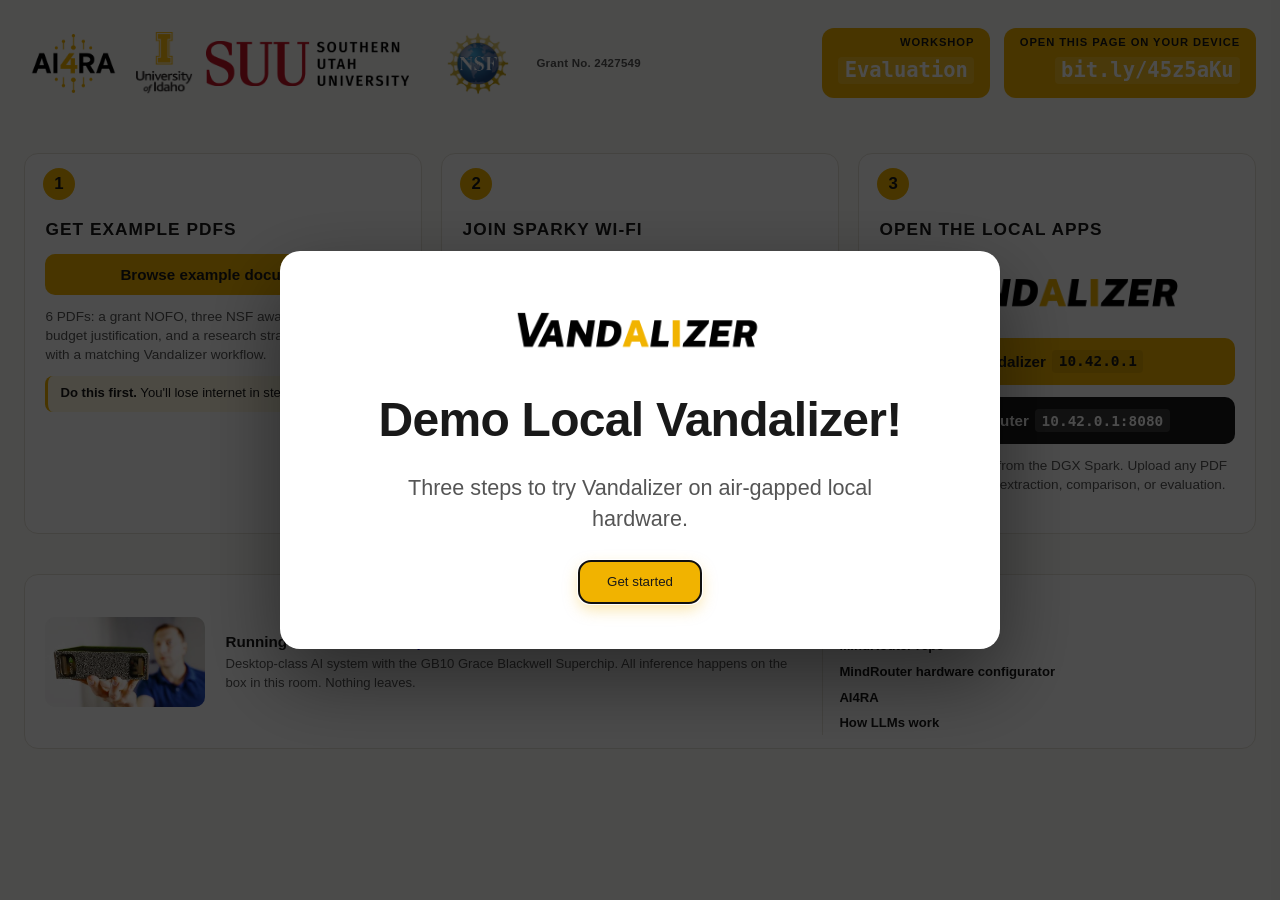
==== commit a17ae97e: "Add cpu vs gpu modal" ====
--- a/docs/index.html
+++ b/docs/index.html
@@ -34,30 +34,49 @@
         min-height: 100vh;
       }
       header.deck-header {
-        display: grid;
-        grid-template-columns: auto 1fr auto;
-        align-items: center;
-        gap: 1.25rem;
-      }
-      header.deck-header img.logo {
-        height: clamp(48px, 6vh, 72px);
+        display: flex;
+        align-items: center;
+        justify-content: space-between;
+        gap: clamp(1rem, 2.5vw, 2rem);
+        flex-wrap: wrap;
+      }
+      .header-logos {
+        display: flex;
+        align-items: center;
+        gap: clamp(0.4rem, 1vw, 0.9rem);
+        flex-wrap: wrap;
+      }
+      .header-logos img {
+        height: clamp(48px, 7vh, 84px);
         width: auto;
-      }
-      header.deck-header .title-block {
-        display: flex;
-        flex-direction: column;
-      }
-      header.deck-header h1 {
-        margin: 0;
-        font-size: clamp(1.4rem, 2.8vw, 1.9rem);
-        color: var(--ink);
-        font-weight: 700;
-        letter-spacing: -0.01em;
-      }
-      header.deck-header .subtitle {
-        margin: 0.15rem 0 0;
-        color: var(--muted);
-        font-size: clamp(0.9rem, 1.15vw, 1rem);
+        display: block;
+      }
+      .header-logos img.logo-ai4ra {
+        height: clamp(76px, 11vh, 136px);
+      }
+      .header-logos img.logo-suu {
+        height: clamp(34px, 5vh, 60px);
+      }
+      .header-logos img.logo-nsf {
+        height: clamp(48px, 7vh, 84px);
+      }
+      .header-logos .logo-nsf-group {
+        display: inline-flex;
+        flex-direction: row;
+        align-items: center;
+        gap: 0.15rem;
+        color: var(--muted);
+      }
+      .header-logos .nsf-award {
+        font-size: 0.72rem;
+        font-weight: 600;
+        letter-spacing: 0.02em;
+      }
+      .header-badges {
+        display: flex;
+        align-items: stretch;
+        gap: 0.85rem;
+        flex-wrap: wrap;
       }
       .start-here {
         background: var(--accent);
@@ -68,6 +87,17 @@
         flex-direction: column;
         align-items: flex-end;
         line-height: 1.15;
+        border: 0;
+        font-family: inherit;
+        text-align: right;
+        cursor: default;
+      }
+      .start-here.is-button {
+        cursor: pointer;
+      }
+      .start-here.is-button:hover, .start-here.is-button:focus-visible {
+        transform: translateY(-1px);
+        box-shadow: 0 6px 16px rgba(241, 179, 0, 0.35);
       }
       .start-here .label {
         font-size: 0.7rem;
@@ -82,20 +112,17 @@
         font-weight: 800;
       }
       @media (max-width: 900px) {
-        header.deck-header {
-          grid-template-columns: 1fr;
-          text-align: center;
-          justify-items: center;
-        }
-        .start-here { align-items: center; }
+        header.deck-header { justify-content: center; }
+        .header-logos { justify-content: center; }
+        .header-badges { justify-content: center; }
       }
       .steps-grid {
         display: grid;
         grid-template-columns: repeat(3, 1fr);
         gap: clamp(0.75rem, 1.5vw, 1.25rem);
         align-items: stretch;
-        margin-top: clamp(0.5rem, 1.5vh, 1rem);
-        margin-bottom: clamp(0.5rem, 1.5vh, 1rem);
+        margin-top: clamp(1.25rem, 3vh, 2rem);
+        margin-bottom: clamp(1.25rem, 3vh, 2rem);
       }
       .step {
         background: var(--panel);
@@ -140,6 +167,12 @@
         display: flex;
         flex-direction: column;
         gap: 0.75rem;
+      }
+      .step-logo {
+        align-self: center;
+        height: clamp(56px, 8vh, 96px);
+        width: auto;
+        display: block;
       }
       .cta {
         display: inline-flex;
@@ -363,6 +396,276 @@
         border-left: 1px solid var(--border);
         padding-left: 1rem;
       }
+      dialog.intro-modal {
+        border: 0;
+        border-radius: 20px;
+        padding: 0;
+        max-width: min(720px, 92vw);
+        width: 100%;
+        background: var(--panel);
+        color: var(--ink);
+        box-shadow: 0 30px 80px rgba(0, 0, 0, 0.45);
+        overflow: hidden;
+      }
+      dialog.intro-modal::backdrop { background: rgba(0, 0, 0, 0.7); }
+      .intro-modal .intro-body {
+        padding: clamp(2rem, 5vh, 3.5rem) clamp(1.5rem, 4vw, 3rem);
+        text-align: center;
+        display: flex;
+        flex-direction: column;
+        align-items: center;
+        gap: 1.25rem;
+      }
+      .intro-modal img.intro-logo {
+        width: clamp(180px, 30vw, 280px);
+        height: auto;
+        display: block;
+      }
+      .intro-modal h1 {
+        margin: 0;
+        font-size: clamp(2rem, 5vw, 3rem);
+        font-weight: 800;
+        letter-spacing: -0.015em;
+      }
+      .intro-modal .intro-sub {
+        margin: 0;
+        color: var(--muted);
+        font-size: clamp(1.05rem, 1.75vw, 1.35rem);
+        line-height: 1.4;
+        max-width: 40ch;
+      }
+      .intro-modal .intro-btn {
+        margin-top: 0.5rem;
+        background: var(--accent);
+        color: var(--ink);
+        border: 0;
+        font: 800 clamp(1rem, 1.4vw, 1.2rem) inherit;
+        padding: 0.85rem 1.75rem;
+        border-radius: 12px;
+        cursor: pointer;
+      }
+      .intro-modal .intro-btn:hover, .intro-modal .intro-btn:focus-visible {
+        transform: translateY(-1px);
+        box-shadow: 0 6px 16px rgba(241, 179, 0, 0.35);
+      }
+      dialog.llm-modal {
+        border: 0;
+        border-radius: 16px;
+        padding: 0;
+        max-width: min(820px, 94vw);
+        width: 100%;
+        max-height: 90vh;
+        background: var(--panel);
+        color: var(--ink);
+        box-shadow: 0 20px 60px rgba(0, 0, 0, 0.35);
+        overflow: hidden;
+      }
+      dialog.llm-modal::backdrop { background: rgba(0, 0, 0, 0.55); }
+      .llm-flow {
+        overflow-y: auto;
+        padding: 0.75rem 1.25rem 1.25rem;
+        display: flex;
+        flex-direction: column;
+        gap: 0.5rem;
+      }
+      .llm-step {
+        padding: 0.85rem 0.25rem;
+        text-align: center;
+      }
+      .llm-arrow {
+        text-align: center;
+        color: var(--muted);
+        font-size: 1.4rem;
+        line-height: 1;
+      }
+      .llm-step h4 {
+        margin: 0 0 0.2rem;
+        font-size: 1rem;
+        text-transform: uppercase;
+        letter-spacing: 0.06em;
+        display: inline-flex;
+        align-items: center;
+        gap: 0.5rem;
+      }
+      .llm-icon {
+        width: 22px;
+        height: 22px;
+        flex-shrink: 0;
+        color: var(--ink);
+      }
+      .llm-step p {
+        margin: 0 0 0.45rem;
+        font-size: 0.9rem;
+        color: var(--muted);
+        line-height: 1.45;
+      }
+      .llm-example {
+        background: #faf7ec;
+        border: 1px solid var(--border);
+        border-radius: 8px;
+        padding: 0.55rem 0.75rem;
+        font-family: "SF Mono", ui-monospace, Menlo, Consolas, monospace;
+        font-size: 0.85rem;
+        color: var(--ink);
+        line-height: 1.5;
+        overflow-wrap: anywhere;
+        text-align: center;
+      }
+      .llm-token {
+        display: inline-block;
+        background: #fff;
+        border: 1px solid var(--border);
+        border-radius: 4px;
+        padding: 0.05rem 0.35rem;
+        margin: 0.1rem 0.15rem 0.1rem 0;
+      }
+      .llm-token.k1 { background: #fef3c7; }
+      .llm-token.k2 { background: #dbeafe; }
+      .llm-token.k3 { background: #dcfce7; }
+      .llm-token.k4 { background: #fce7f3; }
+      .llm-token.k5 { background: #ede9fe; }
+      .llm-vec {
+        color: var(--muted);
+        font-size: 0.78rem;
+      }
+      .llm-header-actions {
+        display: flex;
+        align-items: center;
+        gap: 0.5rem;
+      }
+      .llm-translate {
+        background: var(--accent);
+        color: var(--ink);
+        border: 0;
+        font-family: inherit;
+        font-weight: 700;
+        font-size: 0.8rem;
+        text-transform: uppercase;
+        letter-spacing: 0.06em;
+        padding: 0.4rem 0.75rem;
+        border-radius: 8px;
+        cursor: pointer;
+      }
+      .llm-translate:hover, .llm-translate:focus-visible {
+        transform: translateY(-1px);
+        box-shadow: 0 4px 12px rgba(241, 179, 0, 0.35);
+      }
+      .llm-translate[aria-pressed="true"] {
+        background: var(--ink);
+        color: #fff;
+      }
+      .llm-flow a {
+        color: #1d5fbf;
+        text-decoration: underline;
+      }
+      .llm-flow a:hover, .llm-flow a:focus-visible {
+        color: #0f3d80;
+      }
+      .llm-flow.is-plain .llm-step p,
+      .llm-flow.is-plain .llm-example { display: none; }
+      .llm-flow.is-plain .llm-step { padding: 0.4rem 0.25rem; }
+      .llm-flow.is-plain .llm-step h4 { margin: 0; }
+      .gpu-body {
+        overflow-y: auto;
+        padding: 1rem 1.25rem 1.25rem;
+        display: flex;
+        flex-direction: column;
+        gap: 0.85rem;
+      }
+      .gpu-compare {
+        display: grid;
+        grid-template-columns: 1fr auto 1fr;
+        gap: 1rem;
+        align-items: center;
+      }
+      .gpu-body p.gpu-side {
+        margin: 0;
+        font-weight: 400;
+        line-height: 1.35;
+        font-size: 0.95rem;
+      }
+      .gpu-side-cpu { text-align: right; }
+      .gpu-side-gpu { text-align: left; }
+      .gpu-icons {
+        display: flex;
+        justify-content: center;
+        gap: 1.25rem;
+        padding: 0.5rem 0 0.25rem;
+      }
+      @media (max-width: 600px) {
+        .gpu-compare { grid-template-columns: 1fr; }
+        .gpu-side-cpu, .gpu-side-gpu { text-align: center; }
+      }
+      .gpu-icon-item {
+        display: flex;
+        flex-direction: column;
+        align-items: center;
+        gap: 0.4rem;
+        color: var(--ink);
+        font-weight: 700;
+        font-size: 0.85rem;
+        letter-spacing: 0.06em;
+        text-transform: uppercase;
+      }
+      .gpu-hw-icon {
+        width: 56px;
+        height: 56px;
+      }
+      .gpu-body p {
+        margin: 0;
+        font-size: 0.95rem;
+        line-height: 1.5;
+        color: var(--ink);
+        font-weight: 700;
+      }
+      dialog.survey-modal {
+        border: 0;
+        border-radius: 16px;
+        padding: 0;
+        max-width: min(420px, 92vw);
+        width: 100%;
+        background: var(--panel);
+        color: var(--ink);
+        box-shadow: 0 20px 60px rgba(0, 0, 0, 0.35);
+        overflow: hidden;
+      }
+      dialog.survey-modal::backdrop { background: rgba(0, 0, 0, 0.55); }
+      .survey-modal .modal-header {
+        display: flex;
+        align-items: flex-start;
+        justify-content: space-between;
+        padding: 1rem 1.25rem;
+        border-bottom: 1px solid var(--border);
+        gap: 1rem;
+      }
+      .survey-modal .modal-body {
+        padding: 1.25rem;
+        display: flex;
+        flex-direction: column;
+        align-items: center;
+        gap: 0.85rem;
+        text-align: center;
+      }
+      .survey-modal .survey-qr {
+        width: 260px;
+        max-width: 100%;
+        height: auto;
+        border-radius: 10px;
+        display: block;
+      }
+      .survey-modal .survey-url {
+        font-family: "SF Mono", ui-monospace, Menlo, Consolas, monospace;
+        font-size: 1.1rem;
+        font-weight: 800;
+        color: var(--ink);
+        text-decoration: none;
+        background: #f2efe4;
+        padding: 0.5rem 0.85rem;
+        border-radius: 8px;
+      }
+      .survey-modal .survey-url:hover, .survey-modal .survey-url:focus-visible {
+        background: var(--accent);
+      }
       .resources h4 {
         margin: 0 0 0.15rem;
         font-size: 0.72rem;
@@ -407,6 +710,21 @@
       .hw .cta {
         align-self: center;
         white-space: nowrap;
+      }
+      .logos-row {
+        display: flex;
+        align-items: center;
+        justify-content: center;
+        gap: clamp(1.25rem, 4vw, 3rem);
+        padding-top: clamp(0.25rem, 1vh, 0.75rem);
+      }
+      .logos-row img {
+        height: clamp(56px, 9vh, 96px);
+        width: auto;
+        display: block;
+      }
+      .logos-row .logo-suu {
+        height: clamp(40px, 6.5vh, 72px);
       }
       @media (max-width: 900px) {
         .steps-grid { grid-template-columns: 1fr; }
@@ -414,20 +732,31 @@
         .hw img { max-width: 200px; margin: 0 auto; }
         .hw-body { align-items: center; }
         .resources { border-left: 0; padding-left: 0; align-items: center; }
+        .logos-row { flex-wrap: wrap; gap: 1rem; }
       }
     </style>
   </head>
   <body>
     <main>
       <header class="deck-header">
-        <img class="logo" src="img/vandalizer.png" alt="Vandalizer" />
-        <div class="title-block">
-          <h1>Demo Local Vandalizer!</h1>
-          <p class="subtitle">Three steps to try Vandalizer on air-gapped local hardware.</p>
+        <div class="header-logos">
+          <a href="https://ai4ra.uidaho.edu" target="_blank" rel="noopener" aria-label="AI4RA website"><img class="logo-ai4ra" src="img/ai4ra.png" alt="AI4RA" /></a>
+          <img class="logo-uidaho" src="img/uidaho.png" alt="University of Idaho" />
+          <img class="logo-suu" src="img/suu.png" alt="Southern Utah University" />
+          <span class="logo-nsf-group">
+            <img class="logo-nsf" src="img/nsf.png" alt="National Science Foundation" />
+            <span class="nsf-award">Grant No. 2427549</span>
+          </span>
         </div>
-        <div class="start-here">
-          <span class="label">Open this page on your device</span>
-          <span class="url">bit.ly/45z5aKu</span>
+        <div class="header-badges">
+          <button class="start-here is-button" type="button" data-open-survey>
+            <span class="label">Workshop</span>
+            <span class="url">Evaluation</span>
+          </button>
+          <div class="start-here">
+            <span class="label">Open this page on your device</span>
+            <span class="url">bit.ly/45z5aKu</span>
+          </div>
         </div>
       </header>
 
@@ -458,6 +787,7 @@
           <div class="step-num">3</div>
           <h2 id="step3-heading">Open the local apps</h2>
           <div class="step-body">
+            <img class="step-logo" src="img/vandalizer.png" alt="Vandalizer" />
             <a class="cta" href="http://10.42.0.1" target="_blank" rel="noopener">Vandalizer <span class="url" style="background:rgba(0,0,0,0.08);color:var(--ink);">10.42.0.1</span></a>
             <a class="cta secondary" href="http://10.42.0.1:8080" target="_blank" rel="noopener">MindRouter <span class="url">10.42.0.1:8080</span></a>
             <p class="step-note">Both served locally from the DGX Spark. Upload any PDF from the zip and try extraction, comparison, or evaluation.</p>
@@ -468,7 +798,7 @@
       <section class="hw" aria-labelledby="hw-heading">
         <img src="img/dgx-spark.jpg" alt="NVIDIA DGX Spark" />
         <div class="hw-body">
-          <h3 id="hw-heading">Running on NVIDIA DGX Spark</h3>
+          <h3 id="hw-heading">Running on <a href="https://www.nvidia.com/en-us/products/workstations/dgx-spark/" target="_blank" rel="noopener">NVIDIA DGX Spark</a></h3>
           <p>Desktop-class AI system with the GB10 Grace Blackwell Superchip. All inference happens on the box in this room. Nothing leaves.</p>
         </div>
         <nav class="resources" aria-label="Resources">
@@ -477,8 +807,10 @@
           <a href="https://github.com/ui-insight/MindRouter" target="_blank" rel="noopener">MindRouter repo</a>
           <a href="https://mindrouter.ai/configurator.html" target="_blank" rel="noopener">MindRouter hardware configurator</a>
           <a href="https://ai4ra.uidaho.edu" target="_blank" rel="noopener">AI4RA</a>
+          <a href="#" data-open-llm>How LLMs work</a>
         </nav>
       </section>
+
 
       <dialog id="docs-modal" class="docs-modal" aria-labelledby="docs-modal-title">
         <div class="modal-inner">
@@ -556,25 +888,164 @@
           </div>
         </div>
       </dialog>
+      <dialog id="intro-modal" class="intro-modal" aria-labelledby="intro-modal-title">
+        <div class="intro-body">
+          <img class="intro-logo" src="img/vandalizer.png" alt="Vandalizer" />
+          <h1 id="intro-modal-title">Demo Local Vandalizer!</h1>
+          <p class="intro-sub">Three steps to try Vandalizer on air-gapped local hardware.</p>
+          <button class="intro-btn" type="button" data-close-intro>Get started</button>
+        </div>
+      </dialog>
+
+      <dialog id="gpu-modal" class="llm-modal gpu-modal" aria-labelledby="gpu-modal-title">
+        <div class="modal-inner">
+          <div class="modal-header">
+            <div>
+              <h3 id="gpu-modal-title">Why GPUs?</h3>
+            </div>
+            <button class="modal-close" type="button" aria-label="Close" data-close-gpu>&times;</button>
+          </div>
+          <div class="gpu-body">
+            <div class="gpu-compare">
+              <p class="gpu-side gpu-side-cpu">CPUs were built to work on a few challenging problems at a time.</p>
+              <div class="gpu-icons" aria-hidden="true">
+                <div class="gpu-icon-item">
+                  <svg class="gpu-hw-icon" viewBox="0 0 24 24" fill="none" stroke="currentColor" stroke-width="1.6" stroke-linecap="round" stroke-linejoin="round"><rect x="4" y="4" width="16" height="16" rx="2"/><rect x="9" y="9" width="6" height="6"/><line x1="9" y1="2" x2="9" y2="4"/><line x1="15" y1="2" x2="15" y2="4"/><line x1="9" y1="20" x2="9" y2="22"/><line x1="15" y1="20" x2="15" y2="22"/><line x1="20" y1="9" x2="22" y2="9"/><line x1="20" y1="14" x2="22" y2="14"/><line x1="2" y1="9" x2="4" y2="9"/><line x1="2" y1="14" x2="4" y2="14"/></svg>
+                  <span>CPU</span>
+                </div>
+                <div class="gpu-icon-item">
+                  <svg class="gpu-hw-icon" viewBox="0 0 24 24" fill="none" stroke="currentColor" stroke-width="1.6" stroke-linecap="round" stroke-linejoin="round"><rect x="2" y="7" width="20" height="10" rx="1"/><circle cx="8" cy="12" r="2.5"/><line x1="14" y1="10" x2="19" y2="10"/><line x1="14" y1="14" x2="19" y2="14"/><line x1="5" y1="17" x2="5" y2="19"/><line x1="19" y1="17" x2="19" y2="19"/></svg>
+                  <span>GPU</span>
+                </div>
+              </div>
+              <p class="gpu-side gpu-side-gpu">GPUs were built for displaying graphics, which involves solving millions of relatively easy problems at once.</p>
+            </div>
+            <p>LLM processing also involves solving millions of relatively easy problems in parallel so LLMs run best on GPUs. Which is why running a model locally takes a special kind of computer.</p>
+            <p>Can they run on your laptop? Yes, but painfully slowly.</p>
+          </div>
+        </div>
+      </dialog>
+      <dialog id="llm-modal" class="llm-modal" aria-labelledby="llm-modal-title">
+        <div class="modal-inner">
+          <div class="modal-header">
+            <div>
+              <h3 id="llm-modal-title">How an LLM answers a question</h3>
+              <p class="sub">Text in, tokens through a neural network, text out.</p>
+            </div>
+            <div class="llm-header-actions">
+              <button class="llm-translate" type="button" data-llm-translate aria-pressed="false">Translate</button>
+              <button class="modal-close" type="button" aria-label="Close" data-close-llm>&times;</button>
+            </div>
+          </div>
+          <div class="llm-flow">
+            <div class="llm-step">
+              <h4 data-tech="1. Input" data-plain="1. Input"><svg class="llm-icon" viewBox="0 0 24 24" fill="none" stroke="currentColor" stroke-width="2" stroke-linecap="round" stroke-linejoin="round" aria-hidden="true"><path d="M21 12c0 4.418-4.03 8-9 8a9.94 9.94 0 0 1-4.5-1.07L3 20l1.28-4.24A7.86 7.86 0 0 1 3 12c0-4.418 4.03-8 9-8s9 3.582 9 8z"/></svg><span class="llm-label">1. Input</span></h4>
+              <p>A user types a plain-text prompt.</p>
+              <div class="llm-example">"What is a grant?"</div>
+            </div>
+            <div class="llm-arrow" aria-hidden="true">&darr;</div>
+            <div class="llm-step">
+              <h4 data-tech="2. Tokenization" data-plain="2. Words to numbers"><svg class="llm-icon" viewBox="0 0 24 24" fill="none" stroke="currentColor" stroke-width="2" stroke-linecap="round" stroke-linejoin="round" aria-hidden="true"><circle cx="6" cy="6" r="3"/><circle cx="6" cy="18" r="3"/><line x1="20" y1="4" x2="8.12" y2="15.88"/><line x1="14.47" y1="14.48" x2="20" y2="20"/><line x1="8.12" y1="8.12" x2="12" y2="12"/></svg><span class="llm-label">2. Tokenization</span></h4>
+              <p>The text is split into tokens: short character chunks the model was trained on. Each token maps to an integer ID.</p>
+              <div class="llm-example">
+                <span class="llm-token k1">What</span><span class="llm-token k2"> is</span><span class="llm-token k3"> a</span><span class="llm-token k4"> grant</span><span class="llm-token k5">?</span>
+                <div class="llm-vec">&rarr; [3923, 374, 264, 13500, 30]</div>
+              </div>
+            </div>
+            <div class="llm-arrow" aria-hidden="true">&darr;</div>
+            <div class="llm-step">
+              <h4 data-tech="3. Processing" data-plain="3. Lots of math"><svg class="llm-icon" viewBox="0 0 24 24" fill="none" stroke="currentColor" stroke-width="2" stroke-linecap="round" stroke-linejoin="round" aria-hidden="true"><rect x="4" y="4" width="16" height="16" rx="2"/><rect x="9" y="9" width="6" height="6"/><line x1="9" y1="2" x2="9" y2="4"/><line x1="15" y1="2" x2="15" y2="4"/><line x1="9" y1="20" x2="9" y2="22"/><line x1="15" y1="20" x2="15" y2="22"/><line x1="20" y1="9" x2="22" y2="9"/><line x1="20" y1="14" x2="22" y2="14"/><line x1="2" y1="9" x2="4" y2="9"/><line x1="2" y1="14" x2="4" y2="14"/></svg><span class="llm-label">3. Processing</span></h4>
+              <p>Each token becomes a vector. Dozens of transformer layers use attention to weigh how tokens relate. The final layer scores every possible next token. <a href="#" data-open-gpu>Why do LLMs run on GPUs?</a></p>
+              <div class="llm-example">
+                <span class="llm-vec">embed &rarr; attention &times; N &rarr; next-token probabilities</span><br>
+                <span class="llm-token">"A" 0.41</span><span class="llm-token">"Grants" 0.22</span><span class="llm-token">"Funding" 0.08</span> &hellip;
+              </div>
+            </div>
+            <div class="llm-arrow" aria-hidden="true">&darr;</div>
+            <div class="llm-step">
+              <h4 data-tech="4. De-tokenization" data-plain="4. Numbers back to words"><svg class="llm-icon" viewBox="0 0 24 24" fill="none" stroke="currentColor" stroke-width="2" stroke-linecap="round" stroke-linejoin="round" aria-hidden="true"><polyline points="4 7 4 4 20 4 20 7"/><line x1="9" y1="20" x2="15" y2="20"/><line x1="12" y1="4" x2="12" y2="20"/></svg><span class="llm-label">4. De-tokenization</span></h4>
+              <p>One token is picked and appended to the sequence. The model runs again to pick the next one, and the next, until it stops. The final token IDs are mapped back to text.</p>
+              <div class="llm-example">
+                [32, 7666, 374, 264, &hellip;]
+                <div class="llm-vec">&rarr;</div>
+                <span class="llm-token k1">A</span><span class="llm-token k2"> grant</span><span class="llm-token k3"> is</span><span class="llm-token k4"> a</span><span class="llm-token k5"> &hellip;</span>
+              </div>
+            </div>
+            <div class="llm-arrow" aria-hidden="true">&darr;</div>
+            <div class="llm-step">
+              <h4 data-tech="5. Output" data-plain="5. Output"><svg class="llm-icon" viewBox="0 0 24 24" fill="none" stroke="currentColor" stroke-width="2" stroke-linecap="round" stroke-linejoin="round" aria-hidden="true"><line x1="22" y1="2" x2="11" y2="13"/><polygon points="22 2 15 22 11 13 2 9 22 2"/></svg><span class="llm-label">5. Output</span></h4>
+              <p>The decoded text is streamed back to the user.</p>
+              <div class="llm-example">"A grant is a sum of money awarded to support a specific project, typically by a government agency or foundation."</div>
+            </div>
+          </div>
+        </div>
+      </dialog>
+      <dialog id="survey-modal" class="survey-modal" aria-labelledby="survey-modal-title">
+        <div class="modal-header">
+          <div>
+            <h3 id="survey-modal-title">Workshop evaluation survey</h3>
+            <p class="sub">Scan the QR code or open the link.</p>
+          </div>
+          <button class="modal-close" type="button" aria-label="Close" data-close-survey>&times;</button>
+        </div>
+        <div class="modal-body">
+          <a href="https://bit.ly/3NwQpTi" target="_blank" rel="noopener" aria-label="Open workshop evaluation survey">
+            <img class="survey-qr" src="img/evaluation_survey.png" alt="QR code for the workshop evaluation survey" />
+          </a>
+          <a class="survey-url" href="https://bit.ly/3NwQpTi" target="_blank" rel="noopener">bit.ly/3NwQpTi</a>
+        </div>
+      </dialog>
     </main>
     <script>
       (function () {
-        const modal = document.getElementById('docs-modal');
-        if (!modal) return;
-        document.querySelectorAll('[data-open-docs]').forEach(function (btn) {
-          btn.addEventListener('click', function () {
-            if (typeof modal.showModal === 'function') modal.showModal();
-            else modal.setAttribute('open', '');
+        function wire(modalId, openAttr, closeAttr) {
+          const modal = document.getElementById(modalId);
+          if (!modal) return;
+          document.querySelectorAll('[' + openAttr + ']').forEach(function (btn) {
+            btn.addEventListener('click', function (e) {
+              if (btn.tagName === 'A') e.preventDefault();
+              if (typeof modal.showModal === 'function') modal.showModal();
+              else modal.setAttribute('open', '');
+            });
           });
-        });
-        modal.querySelectorAll('[data-close-docs]').forEach(function (btn) {
-          btn.addEventListener('click', function () { modal.close(); });
-        });
-        modal.addEventListener('click', function (e) {
-          const rect = modal.getBoundingClientRect();
-          const inside = e.clientX >= rect.left && e.clientX <= rect.right && e.clientY >= rect.top && e.clientY <= rect.bottom;
-          if (!inside) modal.close();
-        });
+          modal.querySelectorAll('[' + closeAttr + ']').forEach(function (btn) {
+            btn.addEventListener('click', function () { modal.close(); });
+          });
+          modal.addEventListener('click', function (e) {
+            const rect = modal.getBoundingClientRect();
+            const inside = e.clientX >= rect.left && e.clientX <= rect.right && e.clientY >= rect.top && e.clientY <= rect.bottom;
+            if (!inside) modal.close();
+          });
+        }
+        wire('docs-modal', 'data-open-docs', 'data-close-docs');
+        wire('survey-modal', 'data-open-survey', 'data-close-survey');
+        wire('intro-modal', 'data-open-intro', 'data-close-intro');
+        wire('llm-modal', 'data-open-llm', 'data-close-llm');
+        wire('gpu-modal', 'data-open-gpu', 'data-close-gpu');
+        const llmModal = document.getElementById('llm-modal');
+        if (llmModal) {
+          const translateBtn = llmModal.querySelector('[data-llm-translate]');
+          if (translateBtn) {
+            const flow = llmModal.querySelector('.llm-flow');
+            translateBtn.addEventListener('click', function (e) {
+              e.stopPropagation();
+              const plain = translateBtn.getAttribute('aria-pressed') !== 'true';
+              translateBtn.setAttribute('aria-pressed', plain ? 'true' : 'false');
+              translateBtn.textContent = plain ? 'Show technical' : 'Translate';
+              if (flow) flow.classList.toggle('is-plain', plain);
+              llmModal.querySelectorAll('.llm-step h4').forEach(function (h) {
+                const key = plain ? 'plain' : 'tech';
+                const val = h.getAttribute('data-' + key);
+                const label = h.querySelector('.llm-label');
+                if (val && label) label.textContent = val;
+              });
+            });
+          }
+        }
+        const intro = document.getElementById('intro-modal');
+        if (intro && typeof intro.showModal === 'function') {
+          intro.showModal();
+        }
       })();
     </script>
   </body>
